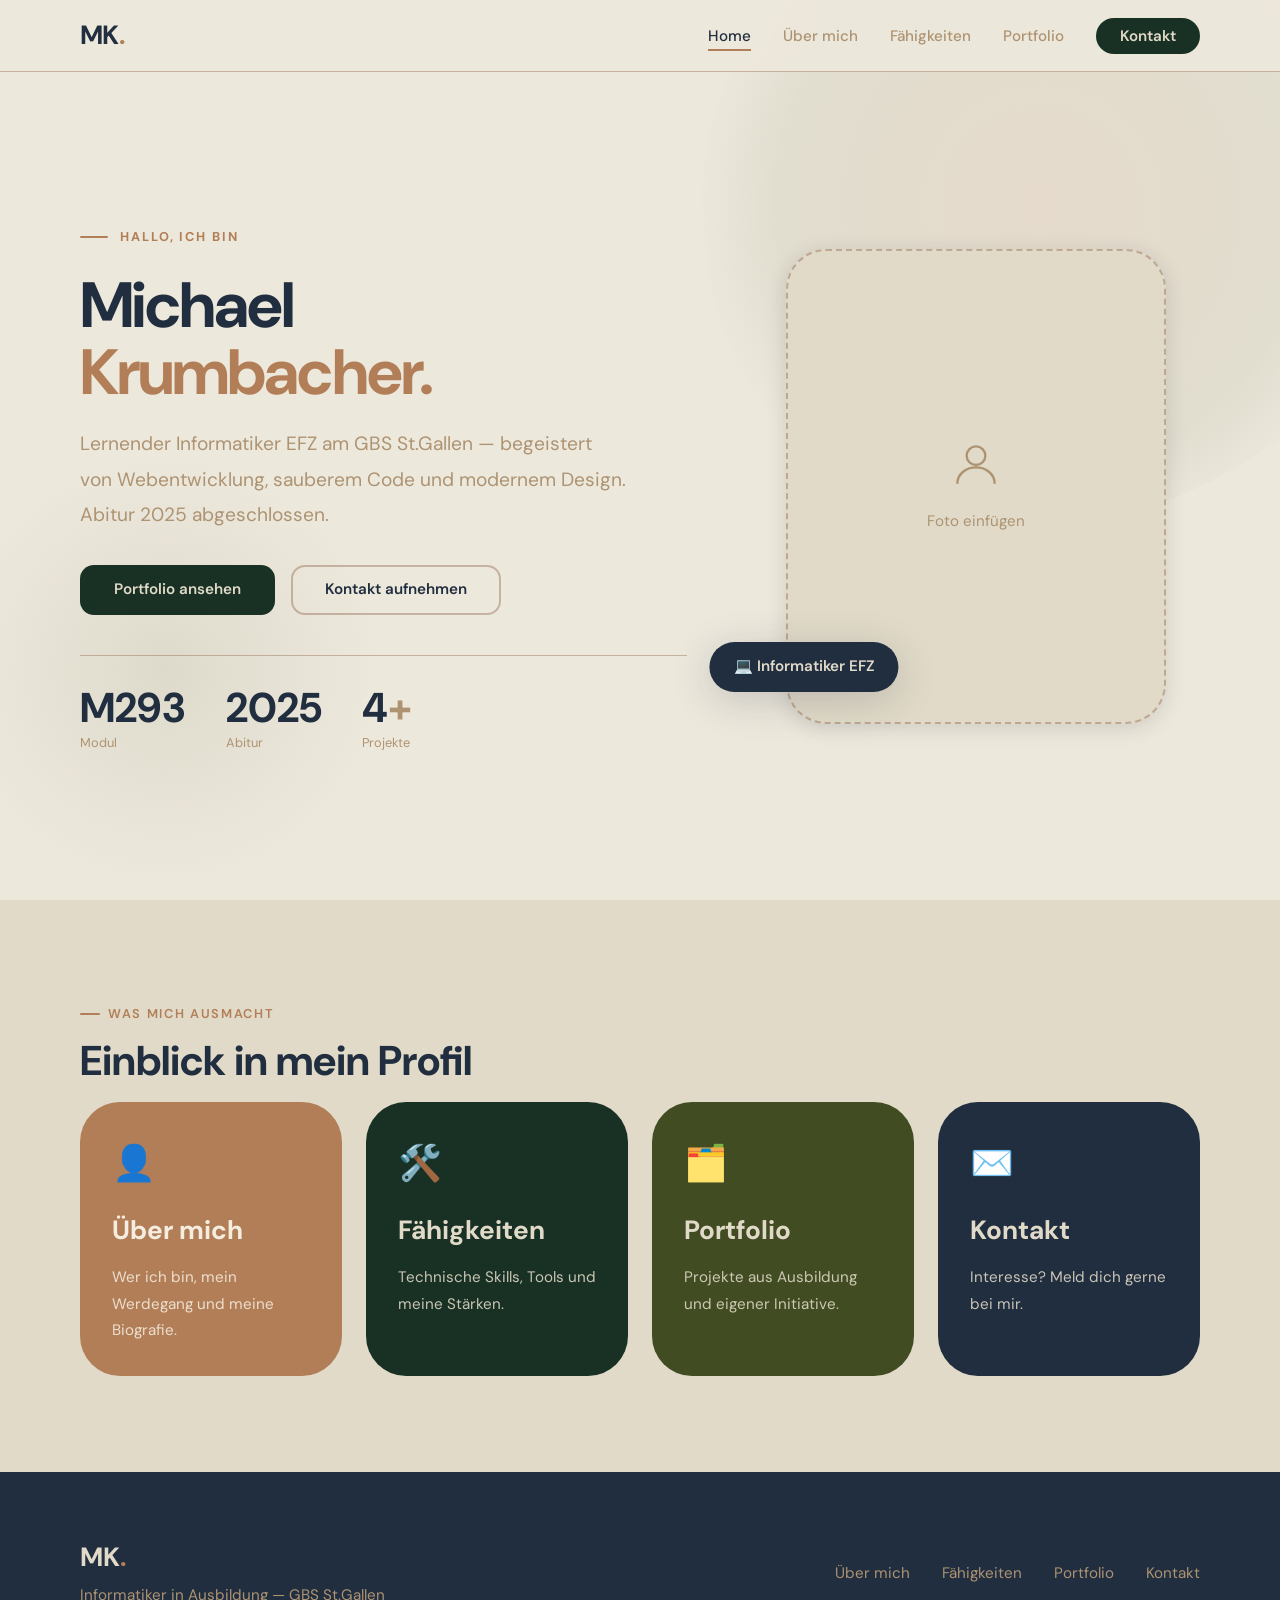
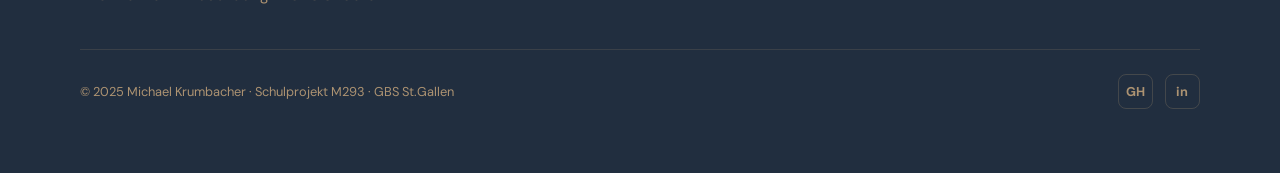
==== index.html @ bef9a0df "Add files via upload Add M293 website files" ====
<!DOCTYPE html>
<html lang="de">
<head>
  <meta charset="UTF-8" />
  <meta name="viewport" content="width=device-width, initial-scale=1.0" />
  <meta name="description" content="Michael Krumbacher – Lernender Informatiker EFZ am GBS St.Gallen. Portfolio, Fähigkeiten und Kontakt." />
  <title>Michael Krumbacher — Portfolio</title>
  <link rel="preconnect" href="https://fonts.googleapis.com" />
  <link rel="preconnect" href="https://fonts.gstatic.com" crossorigin />
  <link href="https://fonts.googleapis.com/css2?family=DM+Sans:ital,opsz,wght@0,9..40,400;0,9..40,500;0,9..40,600;0,9..40,700;0,9..40,800;1,9..40,400&display=swap" rel="stylesheet" />
  <link rel="stylesheet" href="css/variables.css" />
  <link rel="stylesheet" href="css/base.css" />
  <link rel="stylesheet" href="css/nav.css" />
  <link rel="stylesheet" href="css/components.css" />
  <link rel="stylesheet" href="css/layout.css" />
  <link rel="stylesheet" href="css/footer.css" />
</head>
<body>

<a class="skip-link" href="#main">Zum Inhalt springen</a>

<!-- ===== NAV ===== -->
<nav class="nav" role="navigation" aria-label="Hauptnavigation" id="nav">
  <div class="container nav__inner">
    <a href="index.html" class="nav__logo">MK<span>.</span></a>
    <button class="nav__toggle" aria-expanded="false" aria-controls="nav-menu" aria-label="Menü öffnen">
      <span class="nav__toggle-bar"></span>
      <span class="nav__toggle-bar"></span>
      <span class="nav__toggle-bar"></span>
    </button>
    <ul class="nav__links" id="nav-menu" role="list">
      <li><a href="index.html"     class="nav__link active" aria-current="page">Home</a></li>
      <li><a href="about.html"     class="nav__link">Über mich</a></li>
      <li><a href="skills.html"    class="nav__link">Fähigkeiten</a></li>
      <li><a href="portfolio.html" class="nav__link">Portfolio</a></li>
      <li><a href="contact.html"   class="nav__cta">Kontakt</a></li>
    </ul>
  </div>
</nav>

<!-- ===== MAIN ===== -->
<main id="main">

  <!-- HERO -->
  <section class="hero" aria-labelledby="hero-name">
    <div class="container hero__inner">

      <!-- Text -->
      <div>
        <p class="hero__kicker">Hallo, ich bin</p>
        <h1 class="hero__name" id="hero-name">
          Michael<br><em>Krumbacher.</em>
        </h1>
        <p class="hero__bio">
          Lernender Informatiker EFZ am GBS St.Gallen — begeistert von
          Webentwicklung, sauberem Code und modernem Design.
          Abitur 2025 abgeschlossen.
        </p>
        <div class="hero__actions">
          <a href="portfolio.html" class="btn btn--forest">Portfolio ansehen</a>
          <a href="contact.html"   class="btn btn--outline">Kontakt aufnehmen</a>
        </div>
        <div class="hero__stats" role="list" aria-label="Kurzübersicht">
          <div role="listitem">
            <div class="hero__stat-n">M293</div>
            <div class="hero__stat-l">Modul</div>
          </div>
          <div role="listitem">
            <div class="hero__stat-n">2025</div>
            <div class="hero__stat-l">Abitur</div>
          </div>
          <div role="listitem">
            <div class="hero__stat-n">4<span>+</span></div>
            <div class="hero__stat-l">Projekte</div>
          </div>
        </div>
      </div>

      <!-- Foto -->
      <div class="hero__photo-wrap" aria-hidden="true">
        <!--
          FOTO EINFÜGEN:
          <img src="assets/images/portrait.jpg"
               alt="Portrait Michael Krumbacher"
               class="hero__photo" width="380" height="475" loading="eager" />
        -->
        <div class="hero__photo-ph">
          <svg width="56" height="56" viewBox="0 0 24 24" fill="none" stroke="currentColor" stroke-width="1" aria-hidden="true"><circle cx="12" cy="8" r="4"/><path d="M4 20c0-4 3.6-7 8-7s8 3 8 7"/></svg>
          <span>Foto einfügen</span>
        </div>
        <div class="hero__badge" aria-hidden="true">💻 Informatiker EFZ</div>
      </div>

    </div>
  </section>

  <!-- PREVIEW CARDS -->
  <section class="section section--sand" aria-labelledby="preview-h">
    <div class="container">
      <span class="label">Was mich ausmacht</span>
      <h2 class="section-title" id="preview-h">Einblick in mein Profil</h2>

      <div style="display:grid; grid-template-columns:repeat(auto-fill,minmax(250px,1fr)); gap:var(--sp-6);">

        <a href="about.html" class="fig-card fig-card--coffee" style="display:block; transition:transform var(--t-base),box-shadow var(--t-base);" onmouseenter="this.style.transform='translateY(-4px)';this.style.boxShadow='var(--sh-warm)'" onmouseleave="this.style.transform='';this.style.boxShadow=''">
          <div style="font-size:2.2rem;margin-bottom:var(--sp-4);" aria-hidden="true">👤</div>
          <div class="fig-card__title">Über mich</div>
          <p class="fig-card__text">Wer ich bin, mein Werdegang und meine Biografie.</p>
        </a>

        <a href="skills.html" class="fig-card fig-card--forest" style="display:block; transition:transform var(--t-base),box-shadow var(--t-base);" onmouseenter="this.style.transform='translateY(-4px)';this.style.boxShadow='var(--sh-lg)'" onmouseleave="this.style.transform='';this.style.boxShadow=''">
          <div style="font-size:2.2rem;margin-bottom:var(--sp-4);" aria-hidden="true">🛠️</div>
          <div class="fig-card__title">Fähigkeiten</div>
          <p class="fig-card__text">Technische Skills, Tools und meine Stärken.</p>
        </a>

        <a href="portfolio.html" class="fig-card fig-card--moss" style="display:block; transition:transform var(--t-base),box-shadow var(--t-base);" onmouseenter="this.style.transform='translateY(-4px)';this.style.boxShadow='var(--sh-lg)'" onmouseleave="this.style.transform='';this.style.boxShadow=''">
          <div style="font-size:2.2rem;margin-bottom:var(--sp-4);" aria-hidden="true">🗂️</div>
          <div class="fig-card__title">Portfolio</div>
          <p class="fig-card__text">Projekte aus Ausbildung und eigener Initiative.</p>
        </a>

        <a href="contact.html" class="fig-card fig-card--basalt" style="display:block; transition:transform var(--t-base),box-shadow var(--t-base);" onmouseenter="this.style.transform='translateY(-4px)';this.style.boxShadow='var(--sh-lg)'" onmouseleave="this.style.transform='';this.style.boxShadow=''">
          <div style="font-size:2.2rem;margin-bottom:var(--sp-4);" aria-hidden="true">✉️</div>
          <div class="fig-card__title">Kontakt</div>
          <p class="fig-card__text">Interesse? Meld dich gerne bei mir.</p>
        </a>

      </div>
    </div>
  </section>

</main>

<!-- ===== FOOTER ===== -->
<footer class="footer" role="contentinfo">
  <div class="container">
    <div class="footer__grid">
      <div>
        <div class="footer__logo">MK<span>.</span></div>
        <p class="footer__tagline">Informatiker in Ausbildung — GBS St.Gallen</p>
      </div>
      <nav aria-label="Footernavigation">
        <ul class="footer__links" role="list">
          <li><a href="about.html"     class="footer__link">Über mich</a></li>
          <li><a href="skills.html"    class="footer__link">Fähigkeiten</a></li>
          <li><a href="portfolio.html" class="footer__link">Portfolio</a></li>
          <li><a href="contact.html"   class="footer__link">Kontakt</a></li>
        </ul>
      </nav>
    </div>
    <div class="footer__bottom">
      <p class="footer__copy">© 2025 Michael Krumbacher · Schulprojekt M293 · GBS St.Gallen</p>
      <div class="footer__socials" aria-label="Social Media">
        <a href="https://github.com/Milchael-gbs" target="_blank" rel="noopener" class="footer__social" aria-label="GitHub">GH</a>
        <a href="#" class="footer__social" aria-label="LinkedIn">in</a>
      </div>
    </div>
  </div>
</footer>

<script>
(function(){
  var toggle=document.querySelector('.nav__toggle'),
      menu=document.querySelector('.nav__links'),
      nav=document.getElementById('nav');
  if(!toggle||!menu)return;
  toggle.addEventListener('click',function(){
    var open=toggle.getAttribute('aria-expanded')==='true';
    toggle.setAttribute('aria-expanded',String(!open));
    menu.classList.toggle('open');
  });
  document.addEventListener('click',function(e){
    if(!e.target.closest('.nav')){
      toggle.setAttribute('aria-expanded','false');
      menu.classList.remove('open');
    }
  });
  window.addEventListener('scroll',function(){
    nav.classList.toggle('scrolled',window.scrollY>40);
  },{passive:true});
})();
</script>
</body>
</html>
---- css/variables.css ----
/* ============================================================
   DESIGN TOKENS — exakt aus Figma-Screenshots
   ============================================================ */
:root {
  /* === FIGMA PALETTE (exakt) === */
  --sand:    #E1DAC8;
  --stone:   #AD9372;
  --coffee:  #B27E57;
  --ochre:   #7F4C2F;
  --gum:     #7E896B;
  --moss:    #414C22;
  --forest:  #193124;
  --basalt:  #212E3F;

  /* === SEMANTIK === */
  --bg:          #EDE8DC;   /* Seite Hintergrund (heller als Sand) */
  --bg-sand:     var(--sand);
  --bg-card:     var(--coffee);      /* braune Cards */
  --bg-card-alt: var(--forest);      /* grüne Cards */
  --bg-header:   var(--basalt);      /* Dunkelblau Header-Boxen */
  --surface:     #FFFFFF;

  --border:     rgba(127,76,47,0.2);
  --border-mid: rgba(127,76,47,0.35);

  /* Text */
  --text-dark:   var(--basalt);
  --text-light:  var(--sand);
  --text-muted:  var(--stone);
  --text-on-coffee: #F5EDE0;
  --text-on-forest: var(--sand);

  /* === TYPOGRAPHY === */
  --font: 'DM Sans', sans-serif;

  /* Fluid sizes */
  --fs-xs:   clamp(0.7rem,  1.4vw, 0.8rem);
  --fs-sm:   clamp(0.85rem, 1.7vw, 0.95rem);
  --fs-base: clamp(1rem,    1.9vw, 1.05rem);
  --fs-md:   clamp(1.1rem,  2.1vw, 1.2rem);
  --fs-lg:   clamp(1.35rem, 2.8vw, 1.65rem);
  --fs-xl:   clamp(1.8rem,  4.5vw, 2.6rem);
  --fs-2xl:  clamp(2.5rem,  6vw,   4rem);

  /* === SPACING === */
  --sp-1: 0.25rem;
  --sp-2: 0.5rem;
  --sp-3: 0.75rem;
  --sp-4: 1rem;
  --sp-5: 1.25rem;
  --sp-6: 1.5rem;
  --sp-8: 2rem;
  --sp-10: 2.5rem;
  --sp-12: 3rem;
  --sp-16: 4rem;
  --sp-20: 5rem;
  --sp-24: 6rem;

  /* === SHAPE === */
  --r-sm:   0.5rem;
  --r-md:   0.875rem;
  --r-lg:   1.25rem;
  --r-xl:   1.75rem;
  --r-2xl:  2.5rem;   /* grosse Karten wie im Mockup */

  /* === NAV === */
  --nav-h: 4.5rem;

  /* === TRANSITIONS === */
  --t-fast: 140ms ease;
  --t-base: 260ms ease;
  --t-slow: 420ms ease;

  /* === SHADOWS (warm) === */
  --sh-sm:  0 2px 8px  rgba(33,46,63,0.12);
  --sh-md:  0 4px 20px rgba(33,46,63,0.15);
  --sh-lg:  0 8px 40px rgba(33,46,63,0.2);
  --sh-warm:0 4px 24px rgba(127,76,47,0.22);
}
---- css/base.css ----
/* ============================================================
   RESET & BASE
   ============================================================ */
*, *::before, *::after { box-sizing: border-box; margin: 0; padding: 0; }
html { scroll-behavior: smooth; -webkit-text-size-adjust: 100%; }

body {
  font-family: var(--font);
  font-size: var(--fs-base);
  line-height: 1.65;
  color: var(--text-dark);
  background-color: var(--bg);
  min-height: 100vh;
  -webkit-font-smoothing: antialiased;
}

img, video { max-width: 100%; height: auto; display: block; }
a { color: inherit; text-decoration: none; }
ul, ol { list-style: none; }
button, input, textarea, select { font: inherit; color: inherit; }
button { cursor: pointer; border: none; background: none; }
h1,h2,h3,h4,h5,h6 { font-family: var(--font); line-height: 1.2; color: var(--text-dark); }
p { line-height: 1.7; }

/* === LAYOUT === */
.container {
  width: 100%;
  max-width: 1200px;
  margin-inline: auto;
  padding-inline: var(--sp-10);
}

.section { padding-block: var(--sp-24); }
.section--sm { padding-block: var(--sp-16); }
.section--sand { background-color: var(--bg-sand); }
.section--bg   { background-color: var(--bg); }

/* === TYPOGRAPHY HELPERS === */
.label {
  display: inline-flex;
  align-items: center;
  gap: var(--sp-2);
  font-size: var(--fs-xs);
  font-weight: 600;
  letter-spacing: 0.13em;
  text-transform: uppercase;
  color: var(--coffee);
  margin-bottom: var(--sp-3);
}
.label::before {
  content: '';
  width: 1.25rem; height: 2px;
  background: var(--coffee);
  border-radius: 1px;
  flex-shrink: 0;
}

.section-title {
  font-size: var(--fs-xl);
  font-weight: 700;
  color: var(--text-dark);
  margin-bottom: var(--sp-4);
}
.section-intro {
  max-width: 52ch;
  color: var(--stone);
  font-size: var(--fs-md);
  line-height: 1.8;
  margin-bottom: var(--sp-12);
}

/* === SKIP LINK === */
.skip-link {
  position: absolute; top: -100%; left: var(--sp-4);
  background: var(--coffee); color: #fff;
  padding: var(--sp-2) var(--sp-4);
  border-radius: var(--r-sm); font-weight: 600; z-index: 9999;
  transition: top var(--t-fast);
}
.skip-link:focus { top: var(--sp-4); }
.sr-only { position: absolute; width: 1px; height: 1px; overflow: hidden; clip: rect(0,0,0,0); }

/* === DIVIDER === */
.divider {
  width: 3rem; height: 3px;
  background: linear-gradient(90deg, var(--coffee), var(--moss));
  border-radius: 2px; margin-bottom: var(--sp-10);
}
---- css/nav.css ----
/* ============================================================
   NAV
   ============================================================ */
.nav {
  position: fixed; top: 0; left: 0; right: 0;
  height: var(--nav-h);
  background: rgba(237,232,220,0.93);
  backdrop-filter: blur(14px);
  -webkit-backdrop-filter: blur(14px);
  border-bottom: 1px solid var(--border-mid);
  z-index: 1000;
  transition: box-shadow var(--t-base);
}
.nav.scrolled { box-shadow: var(--sh-md); }

.nav__inner {
  display: flex;
  align-items: center;
  justify-content: space-between;
  height: 100%;
}

/* Logo */
.nav__logo {
  font-size: var(--fs-lg);
  font-weight: 700;
  color: var(--basalt);
  letter-spacing: -0.02em;
  transition: color var(--t-fast);
}
.nav__logo span { color: var(--coffee); }
.nav__logo:hover { color: var(--coffee); }

/* Links */
.nav__links {
  display: flex;
  align-items: center;
  gap: var(--sp-8);
}

.nav__link {
  font-size: var(--fs-sm);
  font-weight: 500;
  color: var(--stone);
  padding-bottom: 3px;
  border-bottom: 2px solid transparent;
  transition: color var(--t-fast), border-color var(--t-fast);
}
.nav__link:hover,
.nav__link.active {
  color: var(--basalt);
  border-bottom-color: var(--coffee);
}

/* CTA pill */
.nav__cta {
  font-size: var(--fs-sm);
  font-weight: 600;
  color: var(--sand);
  background: var(--forest);
  padding: var(--sp-2) var(--sp-6);
  border-radius: 999px;
  transition: background var(--t-fast), transform var(--t-fast), box-shadow var(--t-fast);
}
.nav__cta:hover {
  background: var(--basalt);
  transform: translateY(-1px);
  box-shadow: var(--sh-sm);
}
.nav__cta.active { background: var(--basalt); }

/* Hamburger */
.nav__toggle {
  display: none;
  flex-direction: column;
  gap: 5px;
  width: 2.5rem; height: 2.5rem;
  align-items: center; justify-content: center;
  padding: var(--sp-2);
}
.nav__toggle-bar {
  display: block; width: 22px; height: 2px;
  background: var(--basalt); border-radius: 2px;
  transition: transform var(--t-base), opacity var(--t-base);
  transform-origin: center;
}
.nav__toggle[aria-expanded="true"] .nav__toggle-bar:nth-child(1) { transform: translateY(7px) rotate(45deg); }
.nav__toggle[aria-expanded="true"] .nav__toggle-bar:nth-child(2) { opacity: 0; }
.nav__toggle[aria-expanded="true"] .nav__toggle-bar:nth-child(3) { transform: translateY(-7px) rotate(-45deg); }

/* === Responsive === */
@media (max-width: 780px) {
  .nav__toggle { display: flex; }
  .nav__links {
    display: none;
    position: fixed;
    top: var(--nav-h); left: 0; right: 0;
    flex-direction: column; align-items: stretch;
    gap: 0;
    background: var(--bg);
    border-bottom: 1px solid var(--border-mid);
    padding: var(--sp-3) 0;
    box-shadow: var(--sh-md);
  }
  .nav__links.open { display: flex; }
  .nav__link {
    padding: var(--sp-4) var(--sp-10);
    border-bottom: none;
    border-left: 3px solid transparent;
    font-size: var(--fs-base);
  }
  .nav__link.active, .nav__link:hover {
    border-left-color: var(--coffee);
    background: rgba(178,126,87,0.08);
    color: var(--basalt);
  }
  .nav__cta {
    margin: var(--sp-3) var(--sp-10);
    text-align: center;
    border-radius: var(--r-sm);
    padding: var(--sp-3) var(--sp-6);
  }
}
---- css/components.css ----
/* ============================================================
   COMPONENTS — Figma card-style system
   ============================================================ */

/* === BUTTONS === */
.btn {
  display: inline-flex; align-items: center; justify-content: center;
  gap: var(--sp-2);
  font-family: var(--font); font-size: var(--fs-sm); font-weight: 600;
  padding: 0.65rem var(--sp-8);
  border-radius: var(--r-md);
  border: 2px solid transparent;
  cursor: pointer; text-decoration: none;
  transition: background var(--t-base), color var(--t-base), border-color var(--t-base),
              transform var(--t-fast), box-shadow var(--t-base);
}
.btn:hover { transform: translateY(-2px); }
.btn--forest  { background: var(--forest); color: var(--sand); }
.btn--forest:hover { background: var(--basalt); box-shadow: var(--sh-md); }
.btn--coffee  { background: var(--coffee); color: #fff; }
.btn--coffee:hover { background: var(--ochre); box-shadow: var(--sh-warm); }
.btn--outline {
  background: transparent; color: var(--basalt);
  border-color: var(--border-mid);
}
.btn--outline:hover { border-color: var(--coffee); color: var(--coffee); background: rgba(178,126,87,0.08); }
.btn--outline-light {
  background: transparent; color: var(--sand);
  border-color: rgba(225,218,200,0.35);
}
.btn--outline-light:hover { border-color: var(--sand); background: rgba(225,218,200,0.1); }

/* === FIGMA-STYLE CARD (braun) === */
/* Grosse runde Cards wie im Mockup/Wireframe */
.fig-card {
  background: var(--coffee);
  border-radius: var(--r-2xl);
  padding: var(--sp-8);
  color: var(--text-on-coffee);
  position: relative;
  overflow: hidden;
}
.fig-card--forest { background: var(--forest); color: var(--text-on-forest); }
.fig-card--moss   { background: var(--moss);   color: var(--text-on-forest); }
.fig-card--basalt { background: var(--basalt); color: var(--sand); }
.fig-card--sand   { background: var(--sand);   color: var(--basalt); }
.fig-card--surface{ background: #fff;           color: var(--basalt); border: 1px solid var(--border-mid); }

.fig-card__label {
  font-size: var(--fs-xs); font-weight: 700; letter-spacing: 0.1em;
  text-transform: uppercase; opacity: 0.7;
  margin-bottom: var(--sp-3);
}
.fig-card__title {
  font-size: var(--fs-lg); font-weight: 700;
  margin-bottom: var(--sp-3);
  color: inherit;
}
.fig-card__text {
  font-size: var(--fs-sm); line-height: 1.75;
  opacity: 0.88;
}

/* === SMALL CARDS === */
.card-sm {
  background: var(--coffee);
  border-radius: var(--r-lg);
  padding: var(--sp-5) var(--sp-6);
  color: var(--text-on-coffee);
  transition: transform var(--t-base), box-shadow var(--t-base);
}
.card-sm:hover { transform: translateY(-3px); box-shadow: var(--sh-warm); }
.card-sm--forest { background: var(--forest); color: var(--sand); }
.card-sm--moss   { background: var(--moss);   color: var(--sand); }
.card-sm--gum    { background: var(--gum);    color: var(--basalt); }
.card-sm--basalt { background: var(--basalt); color: var(--sand); }
.card-sm--sand   { background: var(--sand);   color: var(--basalt); border: 1px solid var(--border-mid); }

/* === SECTION HEADER BOX (aus Wireframe – Basalt-Box mit weissem Text) === */
.section-header-box {
  display: inline-block;
  background: var(--basalt);
  color: var(--sand);
  padding: var(--sp-3) var(--sp-8);
  border-radius: var(--r-lg);
  font-size: var(--fs-xl);
  font-weight: 700;
  margin-bottom: var(--sp-8);
}

/* === TAG / BADGE === */
.tag {
  display: inline-block;
  font-size: var(--fs-xs); font-weight: 600;
  letter-spacing: 0.06em; text-transform: uppercase;
  padding: 3px var(--sp-3);
  border-radius: 999px;
  background: rgba(173,147,114,0.18);
  color: var(--ochre);
  border: 1px solid rgba(127,76,47,0.2);
}
.tag--green { background: rgba(65,76,34,0.12); color: var(--moss); border-color: rgba(65,76,34,0.2); }
.tag--sand  { background: rgba(225,218,200,0.4); color: var(--basalt); border-color: var(--border-mid); }

/* === SKILL BAR === */
.skill-item { display: flex; flex-direction: column; gap: var(--sp-2); }
.skill-item__head { display: flex; justify-content: space-between; }
.skill-item__name { font-size: var(--fs-sm); font-weight: 600; color: inherit; }
.skill-item__pct  { font-size: var(--fs-xs); opacity: 0.65; }
.skill-track { height: 7px; background: rgba(255,255,255,0.2); border-radius: 999px; overflow: hidden; }
.skill-fill  {
  height: 100%;
  background: linear-gradient(90deg, var(--sand), rgba(225,218,200,0.7));
  border-radius: 999px;
  transform-origin: left;
  transform: scaleX(0);
  animation: fillBar 1.1s cubic-bezier(0.4,0,0.2,1) both;
}
@keyframes fillBar { to { transform: scaleX(1); } }

/* === FORM === */
.form-group { display: flex; flex-direction: column; gap: var(--sp-2); }
.form-label { font-size: var(--fs-sm); font-weight: 500; color: var(--basalt); }
.form-input, .form-textarea {
  background: #fff;
  border: 1.5px solid var(--border-mid);
  border-radius: var(--r-md);
  padding: var(--sp-3) var(--sp-4);
  font-size: var(--fs-base);
  color: var(--basalt);
  transition: border-color var(--t-base), box-shadow var(--t-base);
  outline: none; resize: vertical;
}
.form-input:focus, .form-textarea:focus {
  border-color: var(--coffee);
  box-shadow: 0 0 0 3px rgba(178,126,87,0.15);
}
.form-input::placeholder, .form-textarea::placeholder { color: var(--stone); }

/* === STATUS === */
.form-ok  { padding: var(--sp-4); border-radius: var(--r-md); background: rgba(65,76,34,0.1); border: 1px solid rgba(65,76,34,0.3); color: var(--moss); font-weight: 500; }
.form-err { padding: var(--sp-4); border-radius: var(--r-md); background: rgba(127,76,47,0.1); border: 1px solid rgba(127,76,47,0.3); color: var(--ochre); font-weight: 500; }

/* === CONTACT METHOD === */
.contact-method { display: flex; align-items: center; gap: var(--sp-4); }
.contact-method__icon {
  width: 2.75rem; height: 2.75rem; flex-shrink: 0;
  display: flex; align-items: center; justify-content: center;
  background: var(--sand); border: 1px solid var(--border-mid);
  border-radius: var(--r-md); font-size: var(--fs-base);
}
.contact-method__key {
  font-size: var(--fs-xs); font-weight: 600;
  text-transform: uppercase; letter-spacing: 0.1em;
  color: var(--stone); margin-bottom: 2px;
}
.contact-method__val { font-size: var(--fs-sm); font-weight: 500; color: var(--basalt); }
.contact-method__val a { transition: color var(--t-fast); }
.contact-method__val a:hover { color: var(--coffee); }

/* === SOCIAL LINKS === */
.social-link {
  display: inline-flex; align-items: center; gap: var(--sp-2);
  padding: var(--sp-2) var(--sp-4);
  border: 1.5px solid var(--border-mid);
  border-radius: var(--r-md);
  font-size: var(--fs-sm); font-weight: 500;
  color: var(--stone);
  transition: border-color var(--t-fast), color var(--t-fast), background var(--t-fast);
}
.social-link:hover { border-color: var(--coffee); color: var(--coffee); background: rgba(178,126,87,0.08); }

/* === IMG PLACEHOLDER === */
.img-ph {
  width: 100%; display: flex; align-items: center; justify-content: center;
  flex-direction: column; gap: var(--sp-3);
  background: rgba(0,0,0,0.12);
  color: rgba(255,255,255,0.55); font-size: var(--fs-sm);
  border-radius: var(--r-lg);
}

/* === PORTFOLIO CARD === */
.port-card {
  background: #fff;
  border: 1px solid var(--border-mid);
  border-radius: var(--r-xl);
  overflow: hidden;
  transition: transform var(--t-base), box-shadow var(--t-base), border-color var(--t-base);
}
.port-card:hover { transform: translateY(-4px); box-shadow: var(--sh-warm); border-color: var(--coffee); }
.port-card__img { width: 100%; aspect-ratio: 16/10; object-fit: cover; background: var(--bg-sand); }
.port-card__ph  {
  width: 100%; aspect-ratio: 16/10;
  display: flex; align-items: center; justify-content: center;
  background: linear-gradient(135deg, var(--bg-sand), var(--sand));
  color: var(--stone); font-size: var(--fs-sm);
  border-bottom: 1px solid var(--border-mid);
}
.port-card__body { padding: var(--sp-6); }
.port-card__tags { display: flex; flex-wrap: wrap; gap: var(--sp-2); margin-bottom: var(--sp-4); }
.port-card__title { font-size: var(--fs-md); font-weight: 700; margin-bottom: var(--sp-2); }
.port-card__desc  { font-size: var(--fs-sm); color: var(--stone); line-height: 1.7; margin-bottom: var(--sp-6); }
.port-card__link  {
  font-size: var(--fs-sm); font-weight: 600; color: var(--coffee);
  display: inline-flex; align-items: center; gap: var(--sp-2);
  transition: gap var(--t-fast), color var(--t-fast);
}
.port-card__link:hover { gap: var(--sp-3); color: var(--ochre); }
.port-card__link::after { content: '→'; }

/* === VIDEO WRAPPER === */
.video-wrap {
  border-radius: var(--r-xl); overflow: hidden;
  border: 1px solid var(--border-mid); box-shadow: var(--sh-md);
  background: var(--bg-sand);
}
.video-wrap video, .video-wrap iframe { width: 100%; aspect-ratio: 16/9; display: block; }
.video-ph {
  aspect-ratio: 16/9; display: flex; flex-direction: column;
  align-items: center; justify-content: center; gap: var(--sp-4);
  background: var(--sand); color: var(--stone); font-size: var(--fs-sm);
}
---- css/layout.css ----
/* ============================================================
   PAGE LAYOUTS — basierend exakt auf Figma Wireframes/Mockups
   ============================================================ */

/* === HERO (index) === */
.hero {
  min-height: 100vh;
  display: flex; align-items: center;
  padding-top: var(--nav-h);
  background: var(--bg);
  position: relative; overflow: hidden;
}
/* Warme Blob-Formen wie im Mockup-Hintergrund */
.hero::before {
  content: '';
  position: absolute; top: -15%; right: -8%;
  width: 55vw; height: 55vw;
  max-width: 680px; max-height: 680px;
  background: radial-gradient(ellipse, rgba(178,126,87,0.13) 0%, rgba(65,76,34,0.07) 55%, transparent 72%);
  border-radius: 58% 42% 68% 32% / 48% 58% 42% 52%;
  pointer-events: none;
}
.hero::after {
  content: '';
  position: absolute; bottom: 0; left: -5%;
  width: 38vw; height: 38vw;
  max-width: 460px; max-height: 460px;
  background: radial-gradient(ellipse, rgba(65,76,34,0.09) 0%, transparent 65%);
  border-radius: 42% 58% 32% 68%;
  pointer-events: none;
}
.hero__inner {
  position: relative; z-index: 1;
  display: grid; grid-template-columns: 1.15fr 0.85fr;
  gap: var(--sp-16); align-items: center;
}
.hero__kicker {
  display: inline-flex; align-items: center; gap: var(--sp-3);
  font-size: var(--fs-xs); font-weight: 700;
  letter-spacing: 0.15em; text-transform: uppercase;
  color: var(--coffee); margin-bottom: var(--sp-6);
}
.hero__kicker::before { content:''; width:1.75rem; height:2px; background:var(--coffee); border-radius:1px; }
.hero__name {
  font-size: var(--fs-2xl); font-weight: 700;
  letter-spacing: -0.03em; color: var(--basalt);
  margin-bottom: var(--sp-5); line-height: 1.05;
}
.hero__name em { font-style: normal; color: var(--coffee); }
.hero__bio {
  font-size: var(--fs-md); color: var(--stone);
  max-width: 42ch; line-height: 1.85;
  margin-bottom: var(--sp-8);
}
.hero__actions { display: flex; gap: var(--sp-4); flex-wrap: wrap; margin-bottom: var(--sp-10); }
.hero__stats {
  display: flex; gap: var(--sp-10);
  padding-top: var(--sp-8);
  border-top: 1px solid var(--border-mid);
}
.hero__stat-n {
  font-size: var(--fs-xl); font-weight: 700;
  color: var(--basalt); line-height: 1;
}
.hero__stat-n span { color: var(--stone); }
.hero__stat-l { font-size: var(--fs-xs); color: var(--stone); margin-top: 0.2em; }

/* Photo column */
.hero__photo-wrap { position: relative; display: flex; justify-content: center; }
.hero__photo {
  width: 100%; max-width: 380px;
  aspect-ratio: 4/5;
  object-fit: cover; object-position: top;
  border-radius: var(--r-2xl);
  border: 1px solid var(--border-mid);
  box-shadow: var(--sh-lg);
}
.hero__photo-ph {
  width: 100%; max-width: 380px; aspect-ratio: 4/5;
  border-radius: var(--r-2xl);
  border: 2px dashed var(--border-mid);
  background: var(--sand);
  display: flex; flex-direction: column;
  align-items: center; justify-content: center;
  gap: var(--sp-4); color: var(--stone);
  font-size: var(--fs-sm); box-shadow: var(--sh-md);
}
.hero__badge {
  position: absolute; bottom: var(--sp-8); left: 0;
  transform: translateX(-22%);
  background: var(--basalt); color: var(--sand);
  padding: var(--sp-3) var(--sp-6);
  border-radius: var(--r-xl);
  font-size: var(--fs-sm); font-weight: 600;
  box-shadow: var(--sh-lg); white-space: nowrap;
}

/* === ABOUT PAGE (Figma: "Über mich" Card-Layout) ===
   Aus Screenshot: Foto links, Text rechts in Coffee-Box
   darunter: Kontaktinfo-Box
*/
.about-hero { padding-top: calc(var(--nav-h) + var(--sp-16)); padding-bottom: var(--sp-24); }

/* Haupt-Card: braune Box mit Foto + Biografie */
.about-main-card {
  background: var(--coffee);
  border-radius: var(--r-2xl);
  padding: var(--sp-10);
  display: grid;
  grid-template-columns: auto 1fr;
  gap: var(--sp-8);
  align-items: start;
  box-shadow: var(--sh-warm);
  margin-bottom: var(--sp-8);
}
.about-photo-box {
  position: relative;
  width: 220px; flex-shrink: 0;
}
.about-photo {
  width: 220px; aspect-ratio: 3/4;
  object-fit: cover; object-position: top;
  border-radius: var(--r-xl);
  border: 3px solid rgba(225,218,200,0.3);
  box-shadow: var(--sh-md);
  display: block;
}
.about-photo-ph {
  width: 220px; aspect-ratio: 3/4;
  border-radius: var(--r-xl);
  border: 2px dashed rgba(225,218,200,0.4);
  background: rgba(0,0,0,0.12);
  display: flex; flex-direction: column;
  align-items: center; justify-content: center;
  gap: var(--sp-3); color: rgba(225,218,200,0.6);
  font-size: var(--fs-sm);
}
.about-name-tag {
  position: absolute; bottom: -var(--sp-3); left: 50%; transform: translateX(-50%);
  background: var(--basalt); color: var(--sand);
  padding: var(--sp-2) var(--sp-5);
  border-radius: var(--r-lg);
  font-size: var(--fs-sm); font-weight: 600;
  white-space: nowrap; box-shadow: var(--sh-sm);
  margin-top: var(--sp-4);
  width: 100%; text-align: center;
}
.about-bio { color: var(--text-on-coffee); }
.about-bio__role {
  font-size: var(--fs-xs); font-weight: 700;
  letter-spacing: 0.12em; text-transform: uppercase;
  opacity: 0.7; margin-bottom: var(--sp-3);
}
.about-bio__title { font-size: var(--fs-xl); font-weight: 700; color: var(--sand); margin-bottom: var(--sp-4); }
.about-bio__text { font-size: var(--fs-sm); line-height: 1.85; opacity: 0.9; margin-bottom: var(--sp-3); }

/* Details list inside bio */
.about-details { display: grid; grid-template-columns: 1fr 1fr; gap: var(--sp-3); margin-top: var(--sp-6); }
.about-detail { background: rgba(0,0,0,0.12); border-radius: var(--r-md); padding: var(--sp-3) var(--sp-4); }
.about-detail__key { font-size: var(--fs-xs); opacity: 0.65; text-transform: uppercase; letter-spacing: 0.1em; margin-bottom: 0.15em; }
.about-detail__val { font-size: var(--fs-sm); font-weight: 600; }

/* Kontakt-Info-Box (grün, unter Foto) */
.about-contact-card {
  background: var(--forest);
  border-radius: var(--r-2xl);
  padding: var(--sp-8) var(--sp-10);
  color: var(--sand);
  display: grid;
  grid-template-columns: repeat(auto-fill, minmax(240px, 1fr));
  gap: var(--sp-6);
}
.about-contact-card .contact-method__icon { background: rgba(225,218,200,0.1); border-color: rgba(225,218,200,0.2); color: var(--sand); }
.about-contact-card .contact-method__key  { color: rgba(225,218,200,0.6); }
.about-contact-card .contact-method__val  { color: var(--sand); }
.about-contact-card .contact-method__val a:hover { color: var(--gum); }

/* Timeline */
.timeline { display: flex; flex-direction: column; gap: var(--sp-8); max-width: 680px; }
.tl-item { display: grid; grid-template-columns: 4.5rem 1fr; gap: var(--sp-6); }
.tl-year-col { text-align: right; padding-top: 3px; }
.tl-year { font-size: var(--fs-sm); font-weight: 700; color: var(--coffee); }
.tl-body { padding-left: var(--sp-6); border-left: 2px solid var(--border-mid); padding-bottom: var(--sp-8); }
.tl-title { font-size: var(--fs-md); font-weight: 600; margin-bottom: var(--sp-2); }
.tl-text  { font-size: var(--fs-sm); color: var(--stone); line-height: 1.8; }

/* === SKILLS PAGE === */
.skills-page { padding-top: calc(var(--nav-h) + var(--sp-16)); padding-bottom: var(--sp-24); }
.skills-grid { display: grid; grid-template-columns: repeat(auto-fill, minmax(300px, 1fr)); gap: var(--sp-6); }
.skill-cat { border-radius: var(--r-xl); padding: var(--sp-8); }
.skill-cat__icon { font-size: 2rem; margin-bottom: var(--sp-4); }
.skill-cat__title { font-size: var(--fs-md); font-weight: 700; margin-bottom: var(--sp-8); color: inherit; }
.skill-cat__list { display: flex; flex-direction: column; gap: var(--sp-6); }

.soft-grid { display: grid; grid-template-columns: repeat(auto-fill, minmax(180px, 1fr)); gap: var(--sp-4); }
.soft-card {
  background: var(--bg-sand);
  border: 1.5px solid var(--border-mid);
  border-radius: var(--r-xl); padding: var(--sp-6);
  text-align: center;
  transition: border-color var(--t-base), transform var(--t-base), box-shadow var(--t-base);
}
.soft-card:hover { border-color: var(--coffee); transform: translateY(-3px); box-shadow: var(--sh-warm); }
.soft-card__icon { font-size: 2.2rem; margin-bottom: var(--sp-3); }
.soft-card__label { font-size: var(--fs-sm); font-weight: 600; color: var(--basalt); }

/* === PORTFOLIO PAGE === */
.portfolio-page { padding-top: calc(var(--nav-h) + var(--sp-16)); padding-bottom: var(--sp-24); }

/* Featured — halbe Breite Bild, halbe Breite Text */
.port-featured {
  background: var(--coffee);
  border-radius: var(--r-2xl);
  overflow: hidden;
  display: grid; grid-template-columns: 1fr 1fr;
  box-shadow: var(--sh-warm);
  margin-bottom: var(--sp-12);
}
.port-featured__img-wrap {
  background: rgba(0,0,0,0.15);
  min-height: 320px;
  display: flex; align-items: center; justify-content: center;
  color: rgba(225,218,200,0.5); font-size: var(--fs-sm);
}
.port-featured__img-wrap img { width: 100%; height: 100%; object-fit: cover; }
.port-featured__body { padding: var(--sp-12); color: var(--text-on-coffee); display: flex; flex-direction: column; justify-content: center; }
.port-featured__kicker { font-size: var(--fs-xs); font-weight: 700; letter-spacing: 0.14em; text-transform: uppercase; opacity: 0.7; margin-bottom: var(--sp-3); }
.port-featured__title { font-size: var(--fs-xl); font-weight: 700; color: var(--sand); margin-bottom: var(--sp-4); }
.port-featured__desc  { font-size: var(--fs-sm); opacity: 0.88; line-height: 1.85; margin-bottom: var(--sp-8); }

.port-grid { display: grid; grid-template-columns: repeat(auto-fill, minmax(320px, 1fr)); gap: var(--sp-6); }

/* Gallery */
.gallery-grid { display: grid; grid-template-columns: repeat(auto-fill, minmax(230px, 1fr)); gap: var(--sp-4); }
.gallery-ph { aspect-ratio: 4/3; background: var(--sand); border-radius: var(--r-lg); border: 1px solid var(--border-mid); display: flex; align-items: center; justify-content: center; color: var(--stone); font-size: var(--fs-sm); }

/* === CONTACT PAGE === */
.contact-page { padding-top: calc(var(--nav-h) + var(--sp-16)); padding-bottom: var(--sp-24); }
.contact-grid { display: grid; grid-template-columns: 1fr 1.6fr; gap: var(--sp-12); align-items: start; }
.contact-form {
  background: #fff;
  border: 1px solid var(--border-mid);
  border-radius: var(--r-2xl);
  padding: var(--sp-10);
  box-shadow: var(--sh-md);
  display: flex; flex-direction: column; gap: var(--sp-6);
}
.contact-form__title { font-size: var(--fs-lg); font-weight: 700; margin-bottom: var(--sp-2); }
.contact-form__row { display: grid; grid-template-columns: 1fr 1fr; gap: var(--sp-6); }

/* === RESPONSIVE === */
@media (max-width: 1000px) {
  .hero__inner { grid-template-columns: 1fr; }
  .hero__photo-wrap { display: none; }
  .about-main-card { grid-template-columns: 1fr; }
  .about-photo-box { width: 100%; max-width: 280px; }
  .about-photo { width: 100%; }
  .about-photo-ph { width: 100%; }
  .port-featured { grid-template-columns: 1fr; }
  .port-featured__img-wrap { min-height: 220px; }
  .contact-grid { grid-template-columns: 1fr; }
}
@media (max-width: 600px) {
  .container { padding-inline: var(--sp-5); }
  .section { padding-block: var(--sp-16); }
  .port-grid { grid-template-columns: 1fr; }
  .skills-grid { grid-template-columns: 1fr; }
  .soft-grid { grid-template-columns: 1fr 1fr; }
  .contact-form { padding: var(--sp-6); }
  .contact-form__row { grid-template-columns: 1fr; }
  .hero__actions { flex-direction: column; align-items: flex-start; }
  .hero__stats { gap: var(--sp-6); flex-wrap: wrap; }
  .about-details { grid-template-columns: 1fr; }
  .gallery-grid { grid-template-columns: 1fr 1fr; }
  .tl-item { grid-template-columns: 3.5rem 1fr; }
}
@media (max-width: 380px) {
  .soft-grid, .gallery-grid { grid-template-columns: 1fr; }
}

/* Qualifikationen Grid responsive */
.qual-grid { display: grid; grid-template-columns: 1fr 1fr; gap: var(--sp-6); }
@media (max-width: 700px) { .qual-grid { grid-template-columns: 1fr; } }
---- css/footer.css ----
/* ============================================================
   FOOTER
   ============================================================ */
.footer {
  background: var(--basalt);
  padding-block: var(--sp-16);
}
.footer__grid {
  display: grid;
  grid-template-columns: 1fr auto;
  align-items: center;
  gap: var(--sp-10);
  margin-bottom: var(--sp-10);
}
.footer__logo { font-size: var(--fs-lg); font-weight: 700; color: var(--sand); }
.footer__logo span { color: var(--coffee); }
.footer__tagline { font-size: var(--fs-sm); color: var(--stone); margin-top: var(--sp-1); }
.footer__links { display: flex; gap: var(--sp-8); flex-wrap: wrap; }
.footer__link { font-size: var(--fs-sm); color: var(--stone); transition: color var(--t-fast); }
.footer__link:hover { color: var(--sand); }
.footer__bottom {
  padding-top: var(--sp-6);
  border-top: 1px solid rgba(173,147,114,0.18);
  display: flex; justify-content: space-between; align-items: center;
  flex-wrap: wrap; gap: var(--sp-4);
}
.footer__copy { font-size: var(--fs-xs); color: var(--stone); }
.footer__socials { display: flex; gap: var(--sp-3); }
.footer__social {
  width: 2.2rem; height: 2.2rem;
  display: flex; align-items: center; justify-content: center;
  border: 1px solid rgba(173,147,114,0.25); border-radius: var(--r-sm);
  color: var(--stone); font-size: var(--fs-xs); font-weight: 700;
  transition: border-color var(--t-fast), color var(--t-fast), background var(--t-fast);
}
.footer__social:hover { border-color: var(--coffee); color: var(--coffee); background: rgba(178,126,87,0.1); }
@media (max-width: 600px) {
  .footer__grid { grid-template-columns: 1fr; }
  .footer__bottom { flex-direction: column; text-align: center; }
}
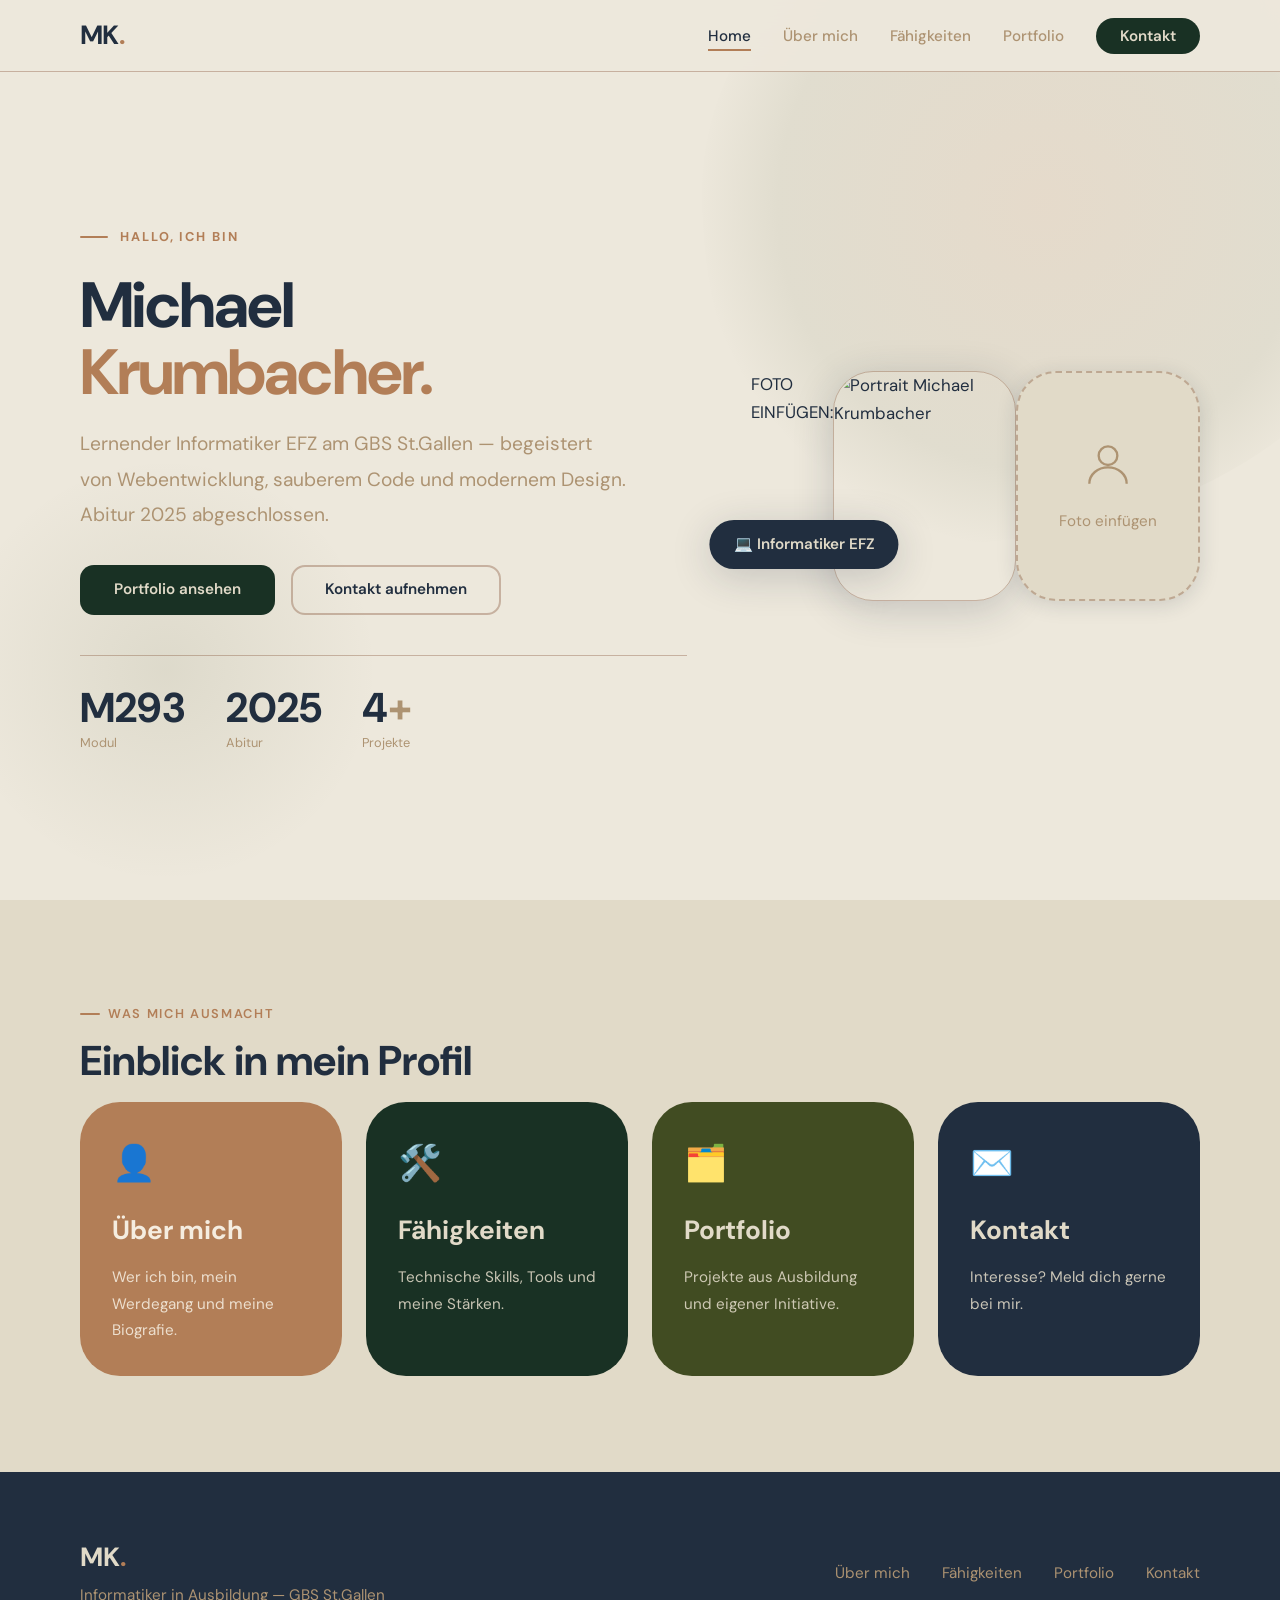
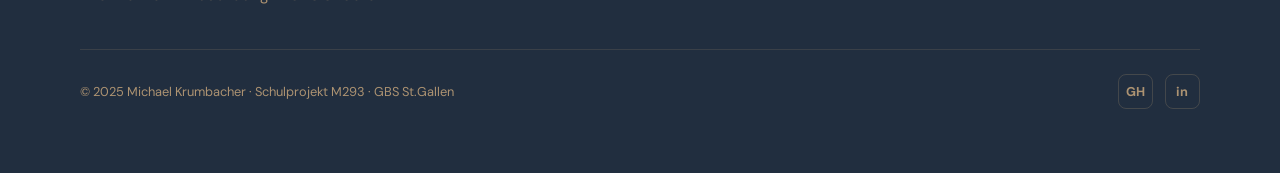
==== commit 506effab: "Add files via upload" ====
--- a/index.html
+++ b/index.html
@@ -78,12 +78,10 @@
 
       <!-- Foto -->
       <div class="hero__photo-wrap" aria-hidden="true">
-        <!--
           FOTO EINFÜGEN:
           <img src="assets/images/portrait.jpg"
                alt="Portrait Michael Krumbacher"
                class="hero__photo" width="380" height="475" loading="eager" />
-        -->
         <div class="hero__photo-ph">
           <svg width="56" height="56" viewBox="0 0 24 24" fill="none" stroke="currentColor" stroke-width="1" aria-hidden="true"><circle cx="12" cy="8" r="4"/><path d="M4 20c0-4 3.6-7 8-7s8 3 8 7"/></svg>
           <span>Foto einfügen</span>
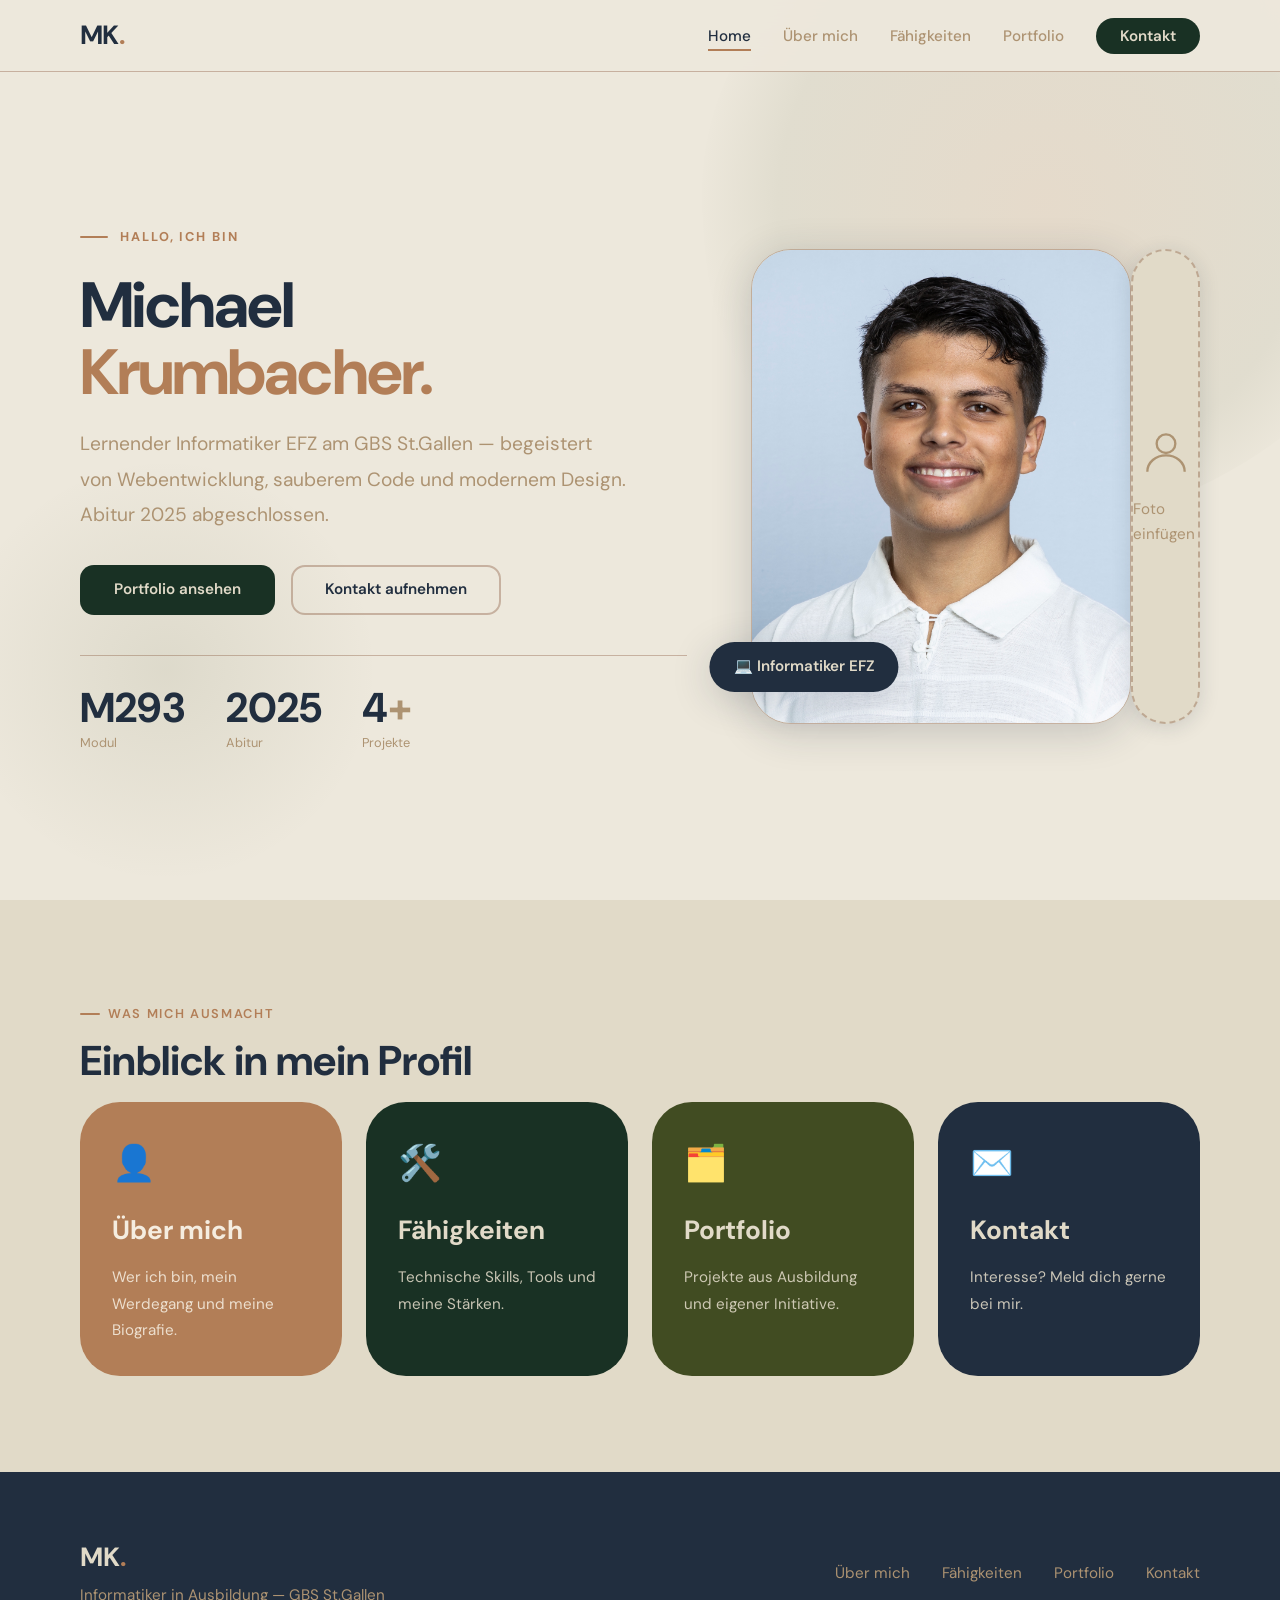
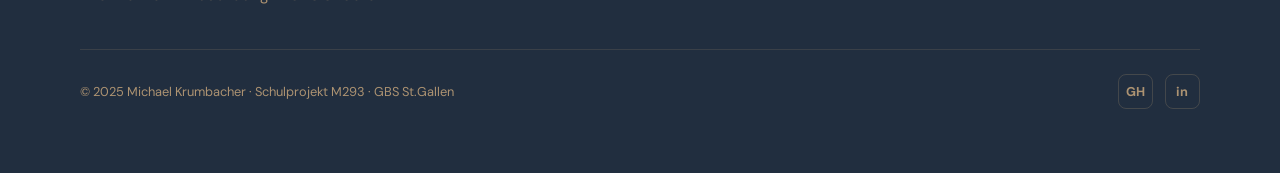
==== commit dc5ec969: "Add files via upload Update" ====
--- a/index.html
+++ b/index.html
@@ -78,7 +78,6 @@
 
       <!-- Foto -->
       <div class="hero__photo-wrap" aria-hidden="true">
-          FOTO EINFÜGEN:
           <img src="assets/images/portrait.jpg"
                alt="Portrait Michael Krumbacher"
                class="hero__photo" width="380" height="475" loading="eager" />
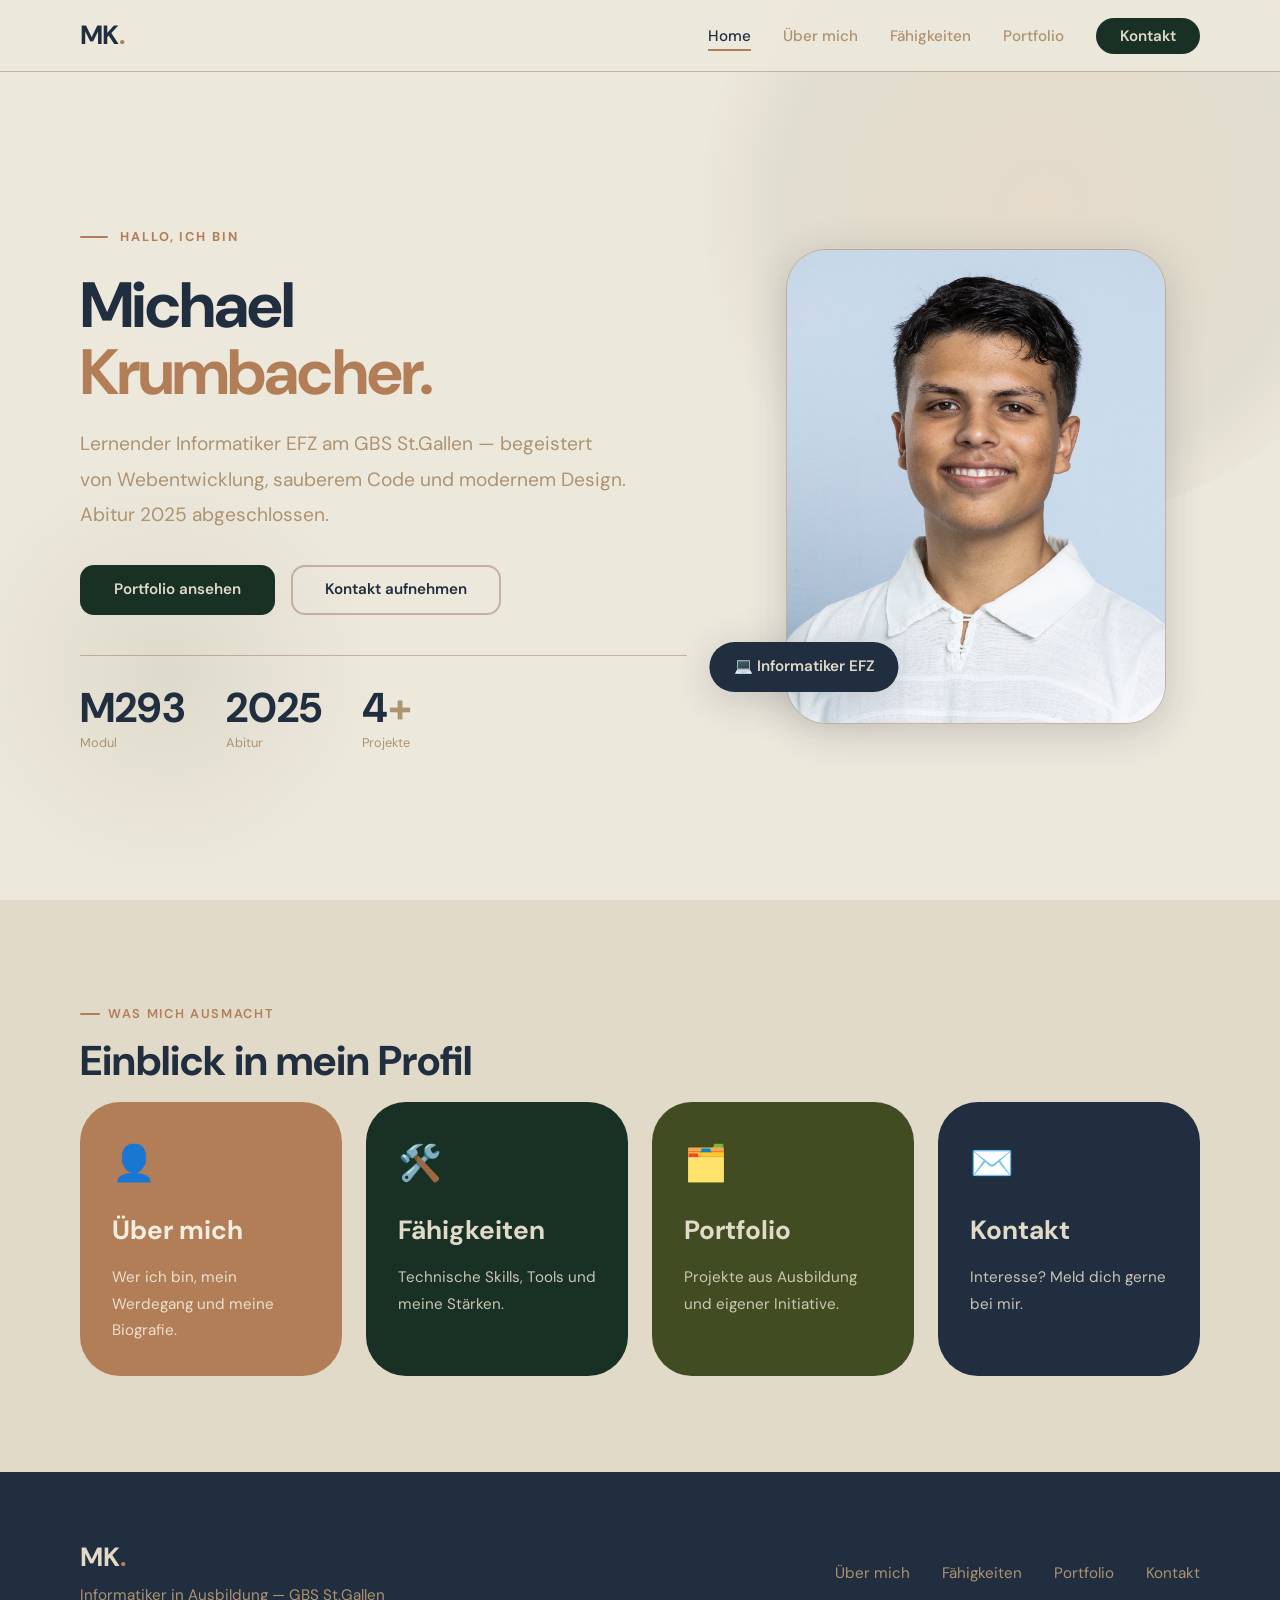
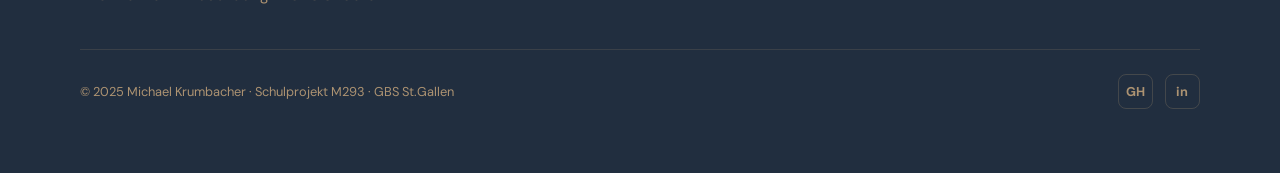
==== commit 6899440f: "Add files via upload Update" ====
--- a/index.html
+++ b/index.html
@@ -81,10 +81,6 @@
           <img src="assets/images/portrait.jpg"
                alt="Portrait Michael Krumbacher"
                class="hero__photo" width="380" height="475" loading="eager" />
-        <div class="hero__photo-ph">
-          <svg width="56" height="56" viewBox="0 0 24 24" fill="none" stroke="currentColor" stroke-width="1" aria-hidden="true"><circle cx="12" cy="8" r="4"/><path d="M4 20c0-4 3.6-7 8-7s8 3 8 7"/></svg>
-          <span>Foto einfügen</span>
-        </div>
         <div class="hero__badge" aria-hidden="true">💻 Informatiker EFZ</div>
       </div>
 
